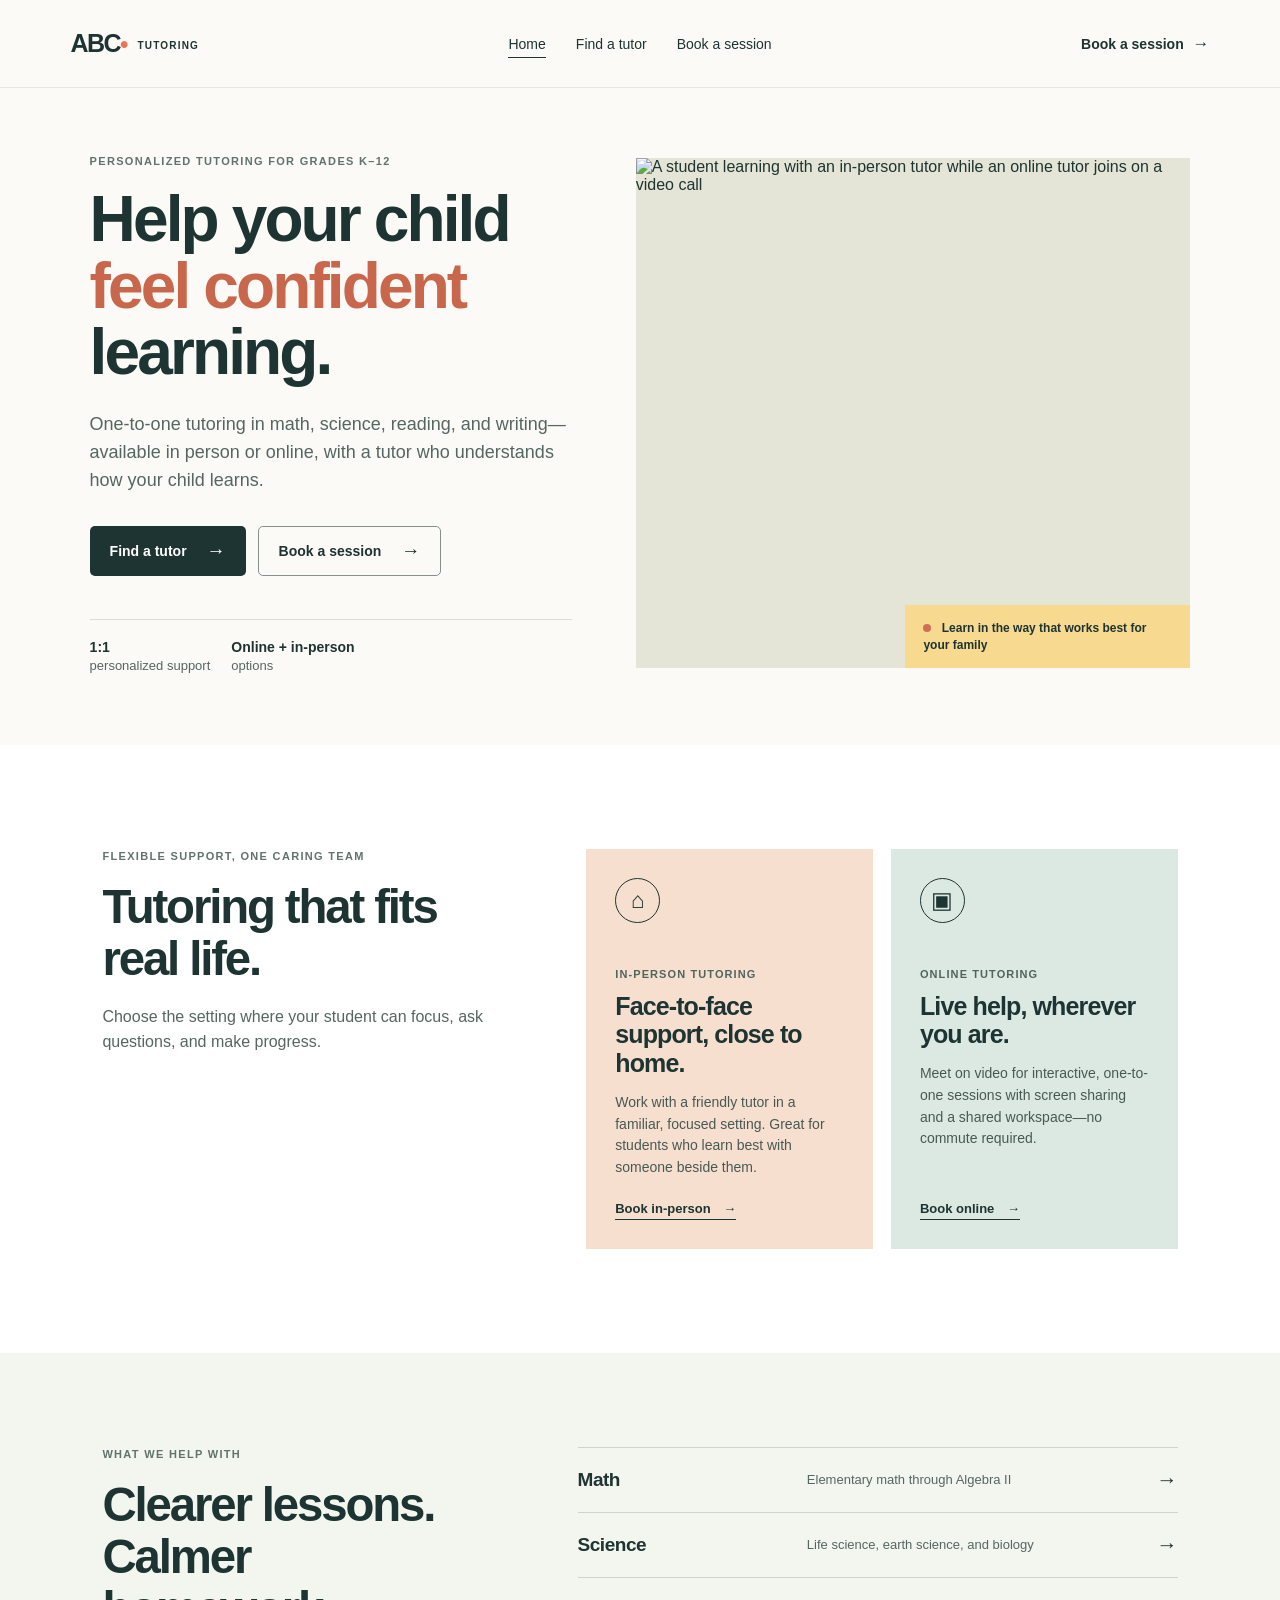
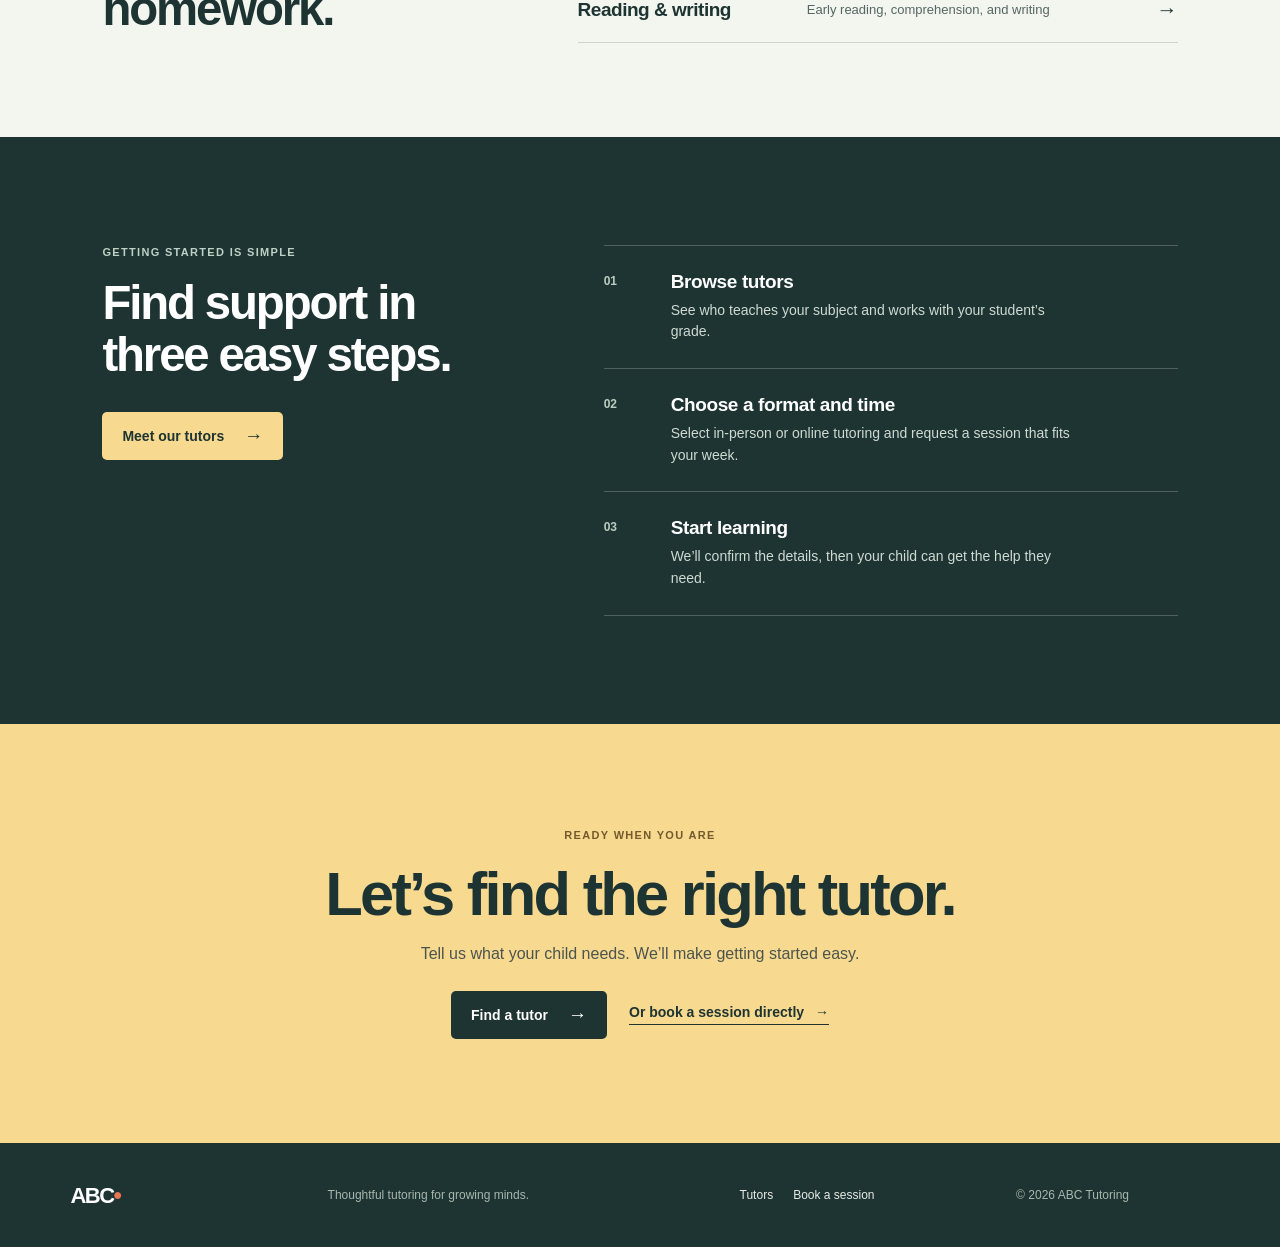
==== index.html @ 6e5de012 "feat: launch abc tutoring mvp" ====
<!doctype html>
<html lang="en">
  <head>
    <meta charset="UTF-8" />
    <meta name="viewport" content="width=device-width, initial-scale=1.0" />
    <meta name="description" content="ABC Tutoring offers welcoming in-person and online tutoring for K–12 students." />
    <title>ABC Tutoring | In-person &amp; online tutoring</title>
    <link rel="stylesheet" href="styles.css" />
    <link rel="stylesheet" href="fixes.css" />
  </head>
  <body class="home-page">
    <header class="site-header">
      <a class="brand" href="index.html" aria-label="ABC Tutoring home">ABC<span>•</span> <small>TUTORING</small></a>
      <nav aria-label="Main navigation"><a class="active" href="index.html">Home</a><a href="tutors.html">Find a tutor</a><a href="booking.html">Book a session</a></nav>
      <a class="header-cta" href="booking.html">Book a session <span>→</span></a>
    </header>

    <main>
      <section class="home-hero">
        <div class="home-hero-copy">
          <p class="home-kicker">Personalized tutoring for grades K–12</p>
          <h1>Help your child <strong>feel confident</strong> learning.</h1>
          <p class="home-hero-intro">One-to-one tutoring in math, science, reading, and writing—available in person or online, with a tutor who understands how your child learns.</p>
          <div class="home-hero-actions"><a class="button button-dark" href="tutors.html">Find a tutor <span>→</span></a><a class="button button-outline" href="booking.html">Book a session <span>→</span></a></div>
          <ul class="home-assurances" aria-label="Service highlights"><li><b>1:1</b> personalized support</li><li><b>Online + in-person</b> options</li></ul>
        </div>
        <div class="home-hero-image">
          <img src="assets/tutoring-hero.png" alt="A student learning with an in-person tutor while an online tutor joins on a video call" />
          <div class="hero-image-caption"><span class="caption-dot"></span> Learn in the way that works best for your family</div>
        </div>
      </section>

      <section class="home-options" aria-labelledby="options-heading">
        <div class="home-section-intro"><p class="home-kicker">Flexible support, one caring team</p><h2 id="options-heading">Tutoring that fits real life.</h2><p>Choose the setting where your student can focus, ask questions, and make progress.</p></div>
        <div class="option-grid">
          <article class="option-card option-in-person"><div class="option-icon" aria-hidden="true">⌂</div><p class="option-label">In-person tutoring</p><h3>Face-to-face support, close to home.</h3><p>Work with a friendly tutor in a familiar, focused setting. Great for students who learn best with someone beside them.</p><a href="booking.html">Book in-person <span>→</span></a></article>
          <article class="option-card option-online"><div class="option-icon" aria-hidden="true">▣</div><p class="option-label">Online tutoring</p><h3>Live help, wherever you are.</h3><p>Meet on video for interactive, one-to-one sessions with screen sharing and a shared workspace—no commute required.</p><a href="booking.html">Book online <span>→</span></a></article>
        </div>
      </section>

      <section class="home-subjects" aria-labelledby="subjects-heading">
        <div><p class="home-kicker">What we help with</p><h2 id="subjects-heading">Clearer lessons. Calmer homework.</h2></div>
        <div class="subject-links"><a href="tutors.html?subject=Math"><b>Math</b><span>Elementary math through Algebra II</span><i>→</i></a><a href="tutors.html?subject=Science"><b>Science</b><span>Life science, earth science, and biology</span><i>→</i></a><a href="tutors.html?subject=Reading"><b>Reading &amp; writing</b><span>Early reading, comprehension, and writing</span><i>→</i></a></div>
      </section>

      <section class="home-steps" aria-labelledby="steps-heading">
        <div class="home-steps-heading"><p class="home-kicker">Getting started is simple</p><h2 id="steps-heading">Find support in three easy steps.</h2><a class="button button-dark" href="tutors.html">Meet our tutors <span>→</span></a></div>
        <ol><li><span>01</span><div><h3>Browse tutors</h3><p>See who teaches your subject and works with your student’s grade.</p></div></li><li><span>02</span><div><h3>Choose a format and time</h3><p>Select in-person or online tutoring and request a session that fits your week.</p></div></li><li><span>03</span><div><h3>Start learning</h3><p>We’ll confirm the details, then your child can get the help they need.</p></div></li></ol>
      </section>

      <section class="home-final-cta"><p class="home-kicker">Ready when you are</p><h2>Let’s find the right tutor.</h2><p>Tell us what your child needs. We’ll make getting started easy.</p><div><a class="button button-dark" href="tutors.html">Find a tutor <span>→</span></a><a class="final-link" href="booking.html">Or book a session directly <span>→</span></a></div></section>
    </main>
    <footer><a class="brand" href="index.html">ABC<span>•</span></a><p>Thoughtful tutoring for growing minds.</p><div><a href="tutors.html">Tutors</a><a href="booking.html">Book a session</a></div><p>© <span id="year"></span> ABC Tutoring</p></footer>
    <script src="app.js"></script>
  </body>
</html>
---- styles.css ----
:root{--ink:#243735;--muted:#63716b;--cream:#f8f5ee;--paper:#fffdf9;--yellow:#f5d85c;--peach:#f5cbbd;--blue:#c9dbe9;--mint:#cde2d5;--lavender:#ddd4ee;--coral:#efb9aa;--line:rgba(36,55,53,.17);--serif:"Fraunces",Georgia,serif;--sans:"DM Sans",Arial,sans-serif;--mono:"DM Mono",monospace}*{box-sizing:border-box}html{scroll-behavior:smooth}body{margin:0;color:var(--ink);background:var(--cream);font-family:var(--sans);font-size:16px}a{color:inherit;text-decoration:none}button,input,select,textarea{font:inherit}button{cursor:pointer}.site-header{height:88px;padding:0 5.5vw;display:flex;align-items:center;justify-content:space-between;background:var(--cream);position:relative;z-index:2}.brand{font-size:25px;font-weight:700;letter-spacing:-1.9px}.brand span{color:#e87653;font-size:24px}.site-header nav{display:flex;gap:30px;font-size:14px}.site-header nav a{padding:8px 0;position:relative}.site-header nav a.active:after{content:"";position:absolute;left:0;right:0;bottom:2px;height:1px;background:currentColor}.header-cta{font-size:14px;font-weight:600}.header-cta span{margin-left:5px;font-size:17px}.eyebrow{font:500 11px/1.3 var(--mono);letter-spacing:.08em;text-transform:uppercase;margin:0 0 19px;color:#577168}.hero{min-height:630px;display:grid;grid-template-columns:1.05fr .95fr;background:var(--cream)}.hero-copy{padding:88px 8vw 84px 12vw;align-self:center}.hero h1,.page-hero h1,.booking-heading h1{font:600 clamp(54px,6vw,88px)/.98 var(--serif);letter-spacing:-.065em;margin:0}.hero h1 em,.page-hero h1 em,.booking-heading h1 em,.cta-section h2 em{font-weight:500}.hero-intro{max-width:440px;line-height:1.62;color:var(--muted);margin:27px 0 30px}.hero-actions{display:flex;align-items:center;gap:29px}.button{border:0;display:inline-flex;gap:20px;align-items:center;justify-content:center;padding:16px 20px;font-size:14px;font-weight:600;border-radius:2px;transition:transform .2s ease,background .2s ease}.button:hover{transform:translateY(-2px)}.button-dark{background:var(--ink);color:#fff}.button-cream{background:var(--cream);color:var(--ink)}.button span{font-size:19px;line-height:0}.text-link{font-size:14px;font-weight:600;border-bottom:1px solid var(--ink);padding-bottom:4px}.text-link span{padding-left:6px}.trust-line{font-size:12px;margin-top:53px;color:var(--muted)}.mini-stars{color:#dc805e;letter-spacing:2px;margin-right:10px}.hero-art{background:#f7d98a;position:relative;overflow:hidden;min-height:570px}.sun-shape{width:510px;height:510px;background:#f3bf71;border-radius:50%;position:absolute;bottom:-190px;right:-60px}.hero-card{position:absolute;background:var(--paper);box-shadow:0 10px 20px rgba(79,65,41,.12);padding:14px 18px;font-family:var(--mono);transform:rotate(-7deg)}.hero-card span{display:block;font-size:13px;margin-bottom:4px}.hero-card b{font-size:26px}.card-one{top:115px;left:16%;color:#d57557}.card-two{right:15%;top:55px;transform:rotate(9deg);color:#4f7784}.hero-person{position:absolute;bottom:0;width:190px;height:390px}.person-a{left:23%}.person-b{right:24%;height:340px}.hero-person .face{position:absolute;width:105px;height:125px;border-radius:45% 45% 42% 42%;background:#9a623f;top:47px;left:42px;z-index:2}.person-a .hair{width:125px;height:135px;position:absolute;left:33px;top:20px;border-radius:53% 45% 40% 45%;background:#3d2b26;z-index:3}.person-a .body{position:absolute;bottom:0;width:190px;height:235px;border-radius:52% 52% 0 0;background:#d66c50}.person-b .face{background:#c48258;top:42px}.person-b .hair{position:absolute;background:#272729;width:115px;height:90px;top:18px;left:38px;border-radius:55% 50% 28% 28%;z-index:3}.person-b .body{position:absolute;bottom:0;width:190px;height:215px;border-radius:48% 48% 0 0;background:#52768c}.spark{position:absolute;font-size:27px;color:#d97851}.spark-one{left:14%;bottom:165px}.spark-two{right:11%;bottom:255px}.intro-strip{background:var(--ink);color:#fff;padding:24px 8vw;display:flex;justify-content:space-between;align-items:center}.intro-strip p{margin:0;font:500 15px var(--serif)}.intro-strip .strip-detail{font:400 11px var(--mono);color:#c8d7cb;text-transform:uppercase;letter-spacing:.06em}.section{padding:112px 8vw}.section-heading{max-width:620px}.section h2,.light-cta h2{font:600 clamp(37px,4.2vw,57px)/1.05 var(--serif);letter-spacing:-.055em;margin:0}.service-grid{margin-top:53px;display:grid;grid-template-columns:repeat(3,1fr);gap:18px}.service-card{min-height:385px;padding:22px;display:flex;flex-direction:column;justify-content:space-between}.service-card.math{background:var(--peach)}.service-card.science{background:var(--blue)}.service-card.reading{background:var(--mint)}.service-number{font:400 11px var(--mono);color:#53645e}.service-icon{display:block;font:500 42px/1 var(--serif);margin-bottom:55px}.service-card h3{font:600 34px/1 var(--serif);letter-spacing:-.04em;margin:0 0 12px}.service-card p{color:rgba(36,55,53,.78);font-size:14px;line-height:1.55;max-width:260px;margin:0 0 25px}.service-card a{font-size:13px;font-weight:700;border-bottom:1px solid;padding-bottom:3px}.service-card a span{margin-left:10px}.process-section{display:grid;grid-template-columns:.9fr 1.1fr;gap:10vw;align-items:center;background:var(--paper)}.process-art{min-height:460px;background:#f0e7d9;position:relative;overflow:hidden}.circle-outline{position:absolute;border:1px solid #cb9e79;width:320px;height:320px;border-radius:50%;top:72px;left:50%;transform:translateX(-50%)}.process-book{position:absolute;width:200px;height:240px;background:#e07b5d;left:50%;top:111px;transform:translateX(-50%) rotate(-7deg);color:var(--paper);padding:36px 25px;font:600 47px var(--serif);box-shadow:16px 15px 0 rgba(221,163,111,.38)}.process-star{position:absolute;color:#547782;font-size:40px;right:56px;top:76px}.process-copy ol{list-style:none;margin:37px 0 33px;padding:0}.process-copy li{display:flex;gap:23px;padding:18px 0;border-top:1px solid var(--line)}.process-copy li>span{font:400 11px var(--mono);color:var(--muted);padding-top:5px}.process-copy h3{font-size:16px;margin:0 0 5px}.process-copy li p{font-size:14px;line-height:1.5;color:var(--muted);margin:0;max-width:410px}.testimonial-section{padding:130px 10vw;text-align:center;background:#e5ece1}.testimonial-section .eyebrow{color:#5b746b}.testimonial-section blockquote{max-width:850px;margin:0 auto;font:500 clamp(29px,3.2vw,46px)/1.2 var(--serif);letter-spacing:-.04em}.quote-by{font-size:13px;color:var(--muted);margin:27px 0}.quote-dots{display:flex;gap:6px;justify-content:center}.quote-dots span{width:5px;height:5px;border-radius:50%;background:#b6c3b8}.quote-dots .active{background:var(--ink)}.cta-section{padding:105px 8vw;text-align:center;background:#e58a68}.cta-section .eyebrow{color:#754838}.cta-section h2{font-size:clamp(45px,5.5vw,74px);margin-bottom:32px}.cta-section .button{padding-left:24px;padding-right:24px}footer{background:var(--ink);color:#e8ede6;padding:38px 5.5vw;display:grid;grid-template-columns:1.2fr 2fr 1.3fr 1fr;align-items:center;gap:25px;font-size:12px}footer .brand{color:#fff;font-size:22px}footer p{color:#a9b8ae;margin:0}footer div{display:flex;gap:20px}footer a:hover{color:#fff}
/* Tutors */.page-hero{padding:94px 8vw 100px;background:#f4d990;text-align:center}.page-hero h1{font-size:clamp(53px,6vw,80px)}.page-hero>p:last-child{max-width:510px;line-height:1.6;color:#4d625d;margin:27px auto 0}.tutor-listing{padding-top:53px;background:var(--paper)}.filter-row{display:flex;gap:8px;flex-wrap:wrap;margin-bottom:39px}.filter{padding:10px 15px;border:1px solid var(--line);border-radius:100px;background:transparent;color:var(--ink);font-size:13px;transition:all .2s}.filter span{font:400 10px var(--mono);margin-left:5px;color:var(--muted)}.filter.active,.filter:hover{background:var(--ink);color:#fff;border-color:var(--ink)}.filter.active span,.filter:hover span{color:#ccd7ce}.tutor-grid{display:grid;grid-template-columns:repeat(3,minmax(0,1fr));gap:22px}.tutor-card{height:510px;perspective:1200px;outline:none}.tutor-card:focus-visible .card-inner{outline:3px solid #e27652;outline-offset:4px}.card-inner{height:100%;position:relative;transform-style:preserve-3d;transition:transform .65s cubic-bezier(.2,.75,.25,1)}.tutor-card.is-flipped .card-inner{transform:rotateY(180deg)}.card-face{position:absolute;inset:0;backface-visibility:hidden;padding:22px;display:flex;flex-direction:column}.card-front.peach,.card-back.peach{background:var(--peach)}.card-front.blue,.card-back.blue{background:var(--blue)}.card-front.yellow,.card-back.yellow{background:#f5dd7d}.card-front.mint,.card-back.mint{background:var(--mint)}.card-front.lavender,.card-back.lavender{background:var(--lavender)}.card-front.coral,.card-back.coral{background:var(--coral)}.tutor-photo{height:320px;overflow:hidden;background:#eed7ba}.tutor-photo img{width:100%;height:100%;object-fit:cover;filter:saturate(.78)}.tutor-front-copy{padding:17px 4px 0}.tutor-front-copy p,.card-label{font:400 10px var(--mono);text-transform:uppercase;letter-spacing:.06em;margin:0 0 7px;color:#586660}.tutor-front-copy h2{font:600 29px/1 var(--serif);letter-spacing:-.045em;margin:0 0 7px}.tutor-front-copy span{font-size:12px;color:#52615b}.flip-hint,.flip-back{border:0;background:rgba(255,255,255,.48);width:31px;height:31px;border-radius:50%;position:absolute;right:17px;bottom:17px;color:var(--ink);font-size:16px}.card-back{transform:rotateY(180deg);justify-content:space-between}.flip-back{top:17px;bottom:auto}.tutor-bio{font:500 21px/1.32 var(--serif);letter-spacing:-.025em;margin:23px 0 14px;max-width:310px}.tutor-meta{border-top:1px solid rgba(36,55,53,.25);padding-top:10px;display:grid;gap:10px}.tutor-meta div{display:flex;justify-content:space-between;gap:12px}.tutor-meta span{font:400 9px var(--mono);text-transform:uppercase;color:#53645e}.tutor-meta b{font-size:11px;line-height:1.3;text-align:right;font-weight:600;max-width:205px}.card-book{margin-top:15px;background:var(--ink);color:#fff;padding:13px 15px;font-size:12px;font-weight:600;display:flex;justify-content:space-between}.light-cta{padding:75px 8vw;background:#f4d990;display:flex;align-items:center;justify-content:space-between;gap:30px}.light-cta h2{font-size:clamp(33px,4vw,50px)}
/* Booking */.booking-main{background:var(--paper);padding-bottom:110px}.booking-heading{padding:83px 8vw 64px;background:#d9e6d8;text-align:center}.booking-heading h1{font-size:clamp(48px,5.2vw,70px)}.booking-heading>p:last-child{max-width:480px;margin:25px auto 0;color:#53645e;line-height:1.6}.booking-layout{max-width:1120px;margin:64px auto 0;padding:0 32px;display:grid;grid-template-columns:310px minmax(0,1fr);gap:75px}.booking-note{background:#f6d985;align-self:start;padding:38px 32px}.note-star{font-size:32px;color:#d77053}.booking-note h2{font:600 34px/1.1 var(--serif);letter-spacing:-.045em;margin:37px 0 12px}.booking-note p{font-size:14px;line-height:1.6;color:#53615c;margin:0}.contact-line{border-top:1px solid rgba(36,55,53,.2);margin-top:35px;padding-top:18px;display:flex;flex-direction:column;gap:7px;font-size:13px}.contact-line span{font:400 10px var(--mono);text-transform:uppercase;color:#61716a;margin-bottom:3px}.contact-line a{text-decoration:underline;text-underline-offset:3px}.booking-form{max-width:650px}.form-step{display:flex;align-items:center;gap:13px;margin:0 0 23px;padding-top:4px}.form-step:not(:first-child){margin-top:43px;border-top:1px solid var(--line);padding-top:38px}.form-step span{font:400 11px var(--mono);color:var(--muted)}.form-step h2{font:600 24px/1.1 var(--serif);letter-spacing:-.035em;margin:0}.booking-form>label,.form-pair>label{display:flex;flex-direction:column;gap:8px;font-size:13px;font-weight:600;margin-bottom:17px}.booking-form small{font-size:11px;font-weight:400;color:var(--muted)}input,select,textarea{width:100%;background:#fff;border:1px solid #cdd2ca;border-radius:0;padding:12px;color:var(--ink);font-size:14px;outline-color:#d37353}select{appearance:none;background-image:linear-gradient(45deg,transparent 50%,#4b5a55 50%),linear-gradient(135deg,#4b5a55 50%,transparent 50%);background-position:calc(100% - 16px) 52%,calc(100% - 11px) 52%;background-size:5px 5px,5px 5px;background-repeat:no-repeat;padding-right:35px}textarea{resize:vertical}.form-pair{display:grid;grid-template-columns:1fr 1fr;gap:17px}.availability{background:#e5eee2;padding:11px 13px;margin:0 0 24px;display:flex;justify-content:space-between;font-size:12px}.availability span{color:var(--muted)}.availability strong{font-size:12px}.booking-form fieldset{margin:0;padding:0;border:0}.booking-form legend{font-size:13px;font-weight:600;margin-bottom:10px}.slot-options{display:grid;grid-template-columns:repeat(3,1fr);gap:8px}.slot-option input{opacity:0;position:absolute}.slot-option span{display:block;padding:12px 7px;border:1px solid #cdd2ca;text-align:center;font-size:11px;line-height:1.25;cursor:pointer;transition:all .18s}.slot-option input:checked+span{background:var(--ink);border-color:var(--ink);color:#fff}.slot-option span:hover{border-color:var(--ink)}.slot-placeholder{font-size:13px;color:var(--muted);margin:0}.form-submit{margin-top:5px;width:100%;padding:18px}.form-fineprint{text-align:center;color:var(--muted);font-size:11px;line-height:1.5;max-width:400px;margin:15px auto}.success-modal{position:fixed;z-index:10;inset:0;background:rgba(31,50,46,.55);display:grid;place-items:center;padding:20px}.success-modal>div{background:var(--paper);max-width:470px;text-align:center;padding:55px 45px;box-shadow:0 20px 60px rgba(0,0,0,.2)}.success-modal>div>span{font-size:33px;color:#d87053}.success-modal h2{font:600 45px/1 var(--serif);letter-spacing:-.055em;margin:14px 0}.success-modal p:not(.eyebrow){color:var(--muted);line-height:1.6;font-size:14px;margin:0 0 25px}
@media(max-width:780px){.site-header{height:73px;padding:0 22px}.site-header nav{display:none}.header-cta{font-size:12px}.hero{grid-template-columns:1fr}.hero-copy{padding:70px 28px 64px}.hero-art{min-height:420px}.person-a{left:18%;transform:scale(.82);transform-origin:bottom}.person-b{right:17%;transform:scale(.82);transform-origin:bottom}.intro-strip{padding:20px 28px}.intro-strip .strip-detail{display:none}.section{padding:75px 28px}.service-grid,.tutor-grid{grid-template-columns:1fr}.service-card{min-height:290px}.process-section{grid-template-columns:1fr;gap:45px}.process-art{min-height:360px}.testimonial-section{padding:87px 28px}.cta-section{padding:77px 28px}footer{padding:33px 28px;grid-template-columns:1fr 1fr;gap:20px}footer p:nth-of-type(2){grid-column:1/-1}.page-hero{padding:72px 28px}.tutor-listing{padding-top:38px}.tutor-card{height:475px}.tutor-photo{height:285px}.light-cta{padding:62px 28px;align-items:flex-start;flex-direction:column}.booking-heading{padding:69px 28px 53px}.booking-layout{margin-top:43px;padding:0 22px;grid-template-columns:1fr;gap:38px}.booking-note{padding:29px}.booking-note h2{margin-top:22px}.form-pair,.slot-options{grid-template-columns:1fr}.form-step:not(:first-child){margin-top:35px}.availability{gap:10px;flex-direction:column}.hero h1,.page-hero h1,.booking-heading h1{font-size:52px}}@media(max-width:380px){.header-cta{display:none}.hero-copy{padding-left:22px;padding-right:22px}.hero-actions{gap:16px}.button{padding:15px}.section{padding-left:22px;padding-right:22px}}
---- fixes.css ----
.success-modal[hidden] { display: none; }

/* Homepage refresh: a clear, readable interface without the display serif. */
:root { --sans: Arial, Helvetica, sans-serif; --serif: Arial, Helvetica, sans-serif; --mono: Arial, Helvetica, sans-serif; --ink: #1d3432; --muted: #566662; --cream: #fbfaf6; --paper: #ffffff; }
.brand { letter-spacing: -1.5px; }.brand small { font-size: 10px; letter-spacing: .12em; margin-left: 5px; vertical-align: 3px; }.site-header { border-bottom: 1px solid #e4e7e1; }.eyebrow { font-weight: 700; letter-spacing: .12em; }
.home-hero { display: grid; grid-template-columns: minmax(0, .93fr) minmax(500px, 1.07fr); max-width: 1440px; margin: 0 auto; padding: 66px 7vw 72px; gap: clamp(36px, 5vw, 78px); align-items: center; background: var(--cream); }.home-kicker { margin: 0 0 17px; color: #61736b; font-size: 11px; line-height: 1.4; font-weight: 700; letter-spacing: .12em; text-transform: uppercase; }.home-hero h1, .home-section-intro h2, .home-subjects h2, .home-steps h2, .home-final-cta h2 { margin: 0; font-family: var(--sans); font-weight: 700; color: var(--ink); letter-spacing: -.045em; }.home-hero h1 { max-width: 600px; font-size: clamp(48px, 5vw, 76px); line-height: 1.04; }.home-hero h1 strong { color: #c9674c; font-weight: 700; }.home-hero-intro { max-width: 540px; margin: 25px 0 31px; font-size: 18px; line-height: 1.55; color: var(--muted); }.home-hero-actions { display: flex; flex-wrap: wrap; gap: 12px; }.button { border-radius: 5px; font-weight: 700; }.button-outline { color: var(--ink); background: transparent; border: 1px solid #85928c; }.button-outline:hover { background: #edf0eb; }.home-assurances { display: flex; gap: 21px; flex-wrap: wrap; list-style: none; margin: 43px 0 0; padding: 19px 0 0; border-top: 1px solid #d9ded8; color: var(--muted); font-size: 13px; }.home-assurances b { display: block; margin-bottom: 3px; color: var(--ink); font-size: 14px; }.home-hero-image { position: relative; min-height: 510px; overflow: hidden; background: #e4e5d6; }.home-hero-image img { position: absolute; inset: 0; width: 100%; height: 100%; object-fit: cover; object-position: 64% center; }.hero-image-caption { position: absolute; right: 0; bottom: 0; max-width: 285px; padding: 15px 18px; color: var(--ink); background: #f7d990; font-size: 12px; line-height: 1.4; font-weight: 700; }.caption-dot { display: inline-block; width: 8px; height: 8px; margin-right: 7px; border-radius: 50%; background: #cf7054; }
.home-options { display: grid; grid-template-columns: minmax(250px, .8fr) minmax(0, 1.2fr); gap: clamp(40px, 7vw, 100px); padding: 104px 8vw; background: #fff; }.home-section-intro { max-width: 395px; }.home-section-intro h2, .home-subjects h2, .home-steps h2, .home-final-cta h2 { font-size: clamp(34px, 3.7vw, 52px); line-height: 1.1; }.home-section-intro > p:last-child { margin: 20px 0 0; font-size: 16px; line-height: 1.55; color: var(--muted); }.option-grid { display: grid; grid-template-columns: repeat(2, minmax(0, 1fr)); gap: 18px; }.option-card { min-height: 370px; padding: 29px; display: flex; flex-direction: column; align-items: flex-start; }.option-in-person { background: #f6dfcf; }.option-online { background: #dce9e3; }.option-icon { display: grid; width: 45px; height: 45px; place-items: center; margin-bottom: 45px; border: 1px solid currentColor; border-radius: 50%; font-size: 23px; }.option-label { margin: 0 0 12px; font-size: 11px; font-weight: 700; letter-spacing: .1em; text-transform: uppercase; color: #52645e; }.option-card h3 { max-width: 260px; margin: 0 0 14px; font-size: 25px; line-height: 1.15; letter-spacing: -.035em; }.option-card > p:not(.option-label) { margin: 0 0 22px; color: #485954; font-size: 14px; line-height: 1.55; }.option-card a { margin-top: auto; padding-bottom: 3px; border-bottom: 1px solid currentColor; font-size: 13px; font-weight: 700; }.option-card a span { margin-left: 9px; }
.home-subjects { display: grid; grid-template-columns: .75fr 1.25fr; gap: 9vw; padding: 94px 8vw; background: #f3f5ef; }.subject-links { border-top: 1px solid #cdd5ce; }.subject-links a { display: grid; grid-template-columns: minmax(140px, .8fr) minmax(170px, 1.25fr) auto; gap: 15px; align-items: center; padding: 20px 0; border-bottom: 1px solid #cdd5ce; transition: padding .2s ease; }.subject-links a:hover { padding-left: 8px; }.subject-links b { font-size: 19px; letter-spacing: -.025em; }.subject-links span { color: var(--muted); font-size: 13px; line-height: 1.4; }.subject-links i { font-size: 21px; font-style: normal; }
.home-steps { display: grid; grid-template-columns: minmax(280px, .82fr) minmax(0, 1.18fr); gap: 8vw; padding: 108px 8vw; background: var(--ink); color: #fff; }.home-steps h2 { color: #fff; }.home-steps .home-kicker { color: #bfd0c5; }.home-steps .button { margin-top: 31px; background: #f7d990; color: var(--ink); }.home-steps ol { list-style: none; padding: 0; margin: 0; }.home-steps li { display: grid; grid-template-columns: 50px 1fr; gap: 17px; padding: 25px 0; border-top: 1px solid rgba(255,255,255,.22); }.home-steps li:last-child { border-bottom: 1px solid rgba(255,255,255,.22); }.home-steps li > span { padding-top: 3px; color: #b9cec0; font-size: 12px; font-weight: 700; }.home-steps h3 { margin: 0 0 7px; font-size: 19px; letter-spacing: -.02em; }.home-steps li p { max-width: 410px; margin: 0; color: #d0dad3; font-size: 14px; line-height: 1.55; }
.home-final-cta { padding: 104px 8vw; text-align: center; background: #f7d990; }.home-final-cta .home-kicker { color: #735a2d; }.home-final-cta h2 { font-size: clamp(40px, 4.8vw, 62px); }.home-final-cta > p:not(.home-kicker) { margin: 17px auto 28px; color: #4c554d; font-size: 16px; }.home-final-cta > div { display: flex; gap: 22px; align-items: center; justify-content: center; flex-wrap: wrap; }.final-link { padding-bottom: 4px; border-bottom: 1px solid currentColor; font-size: 14px; font-weight: 700; }.final-link span { margin-left: 7px; }
@media (max-width: 900px) { .home-hero { grid-template-columns: 1fr; padding: 56px 7vw 60px; }.home-hero-image { min-height: 440px; }.home-options, .home-subjects, .home-steps { grid-template-columns: 1fr; gap: 43px; }.home-options, .home-subjects, .home-steps { padding: 76px 7vw; } }
@media (max-width: 580px) { .brand small { display: none; }.home-hero { padding: 44px 25px 50px; }.home-hero h1 { font-size: 44px; }.home-hero-intro { font-size: 16px; }.home-hero-image { min-height: 330px; }.hero-image-caption { max-width: 225px; padding: 12px 14px; font-size: 11px; }.home-options, .home-subjects, .home-steps, .home-final-cta { padding: 64px 25px; }.option-grid { grid-template-columns: 1fr; }.option-card { min-height: 300px; }.option-icon { margin-bottom: 30px; }.subject-links a { grid-template-columns: 1fr auto; }.subject-links span { grid-column: 1 / 2; }.subject-links i { grid-column: 2; grid-row: 1 / 3; }.home-assurances { gap: 16px; }.home-hero-actions .button { width: 100%; }.home-final-cta > div { flex-direction: column; }.home-final-cta .button { width: 100%; }.site-header { padding: 0 22px; } }
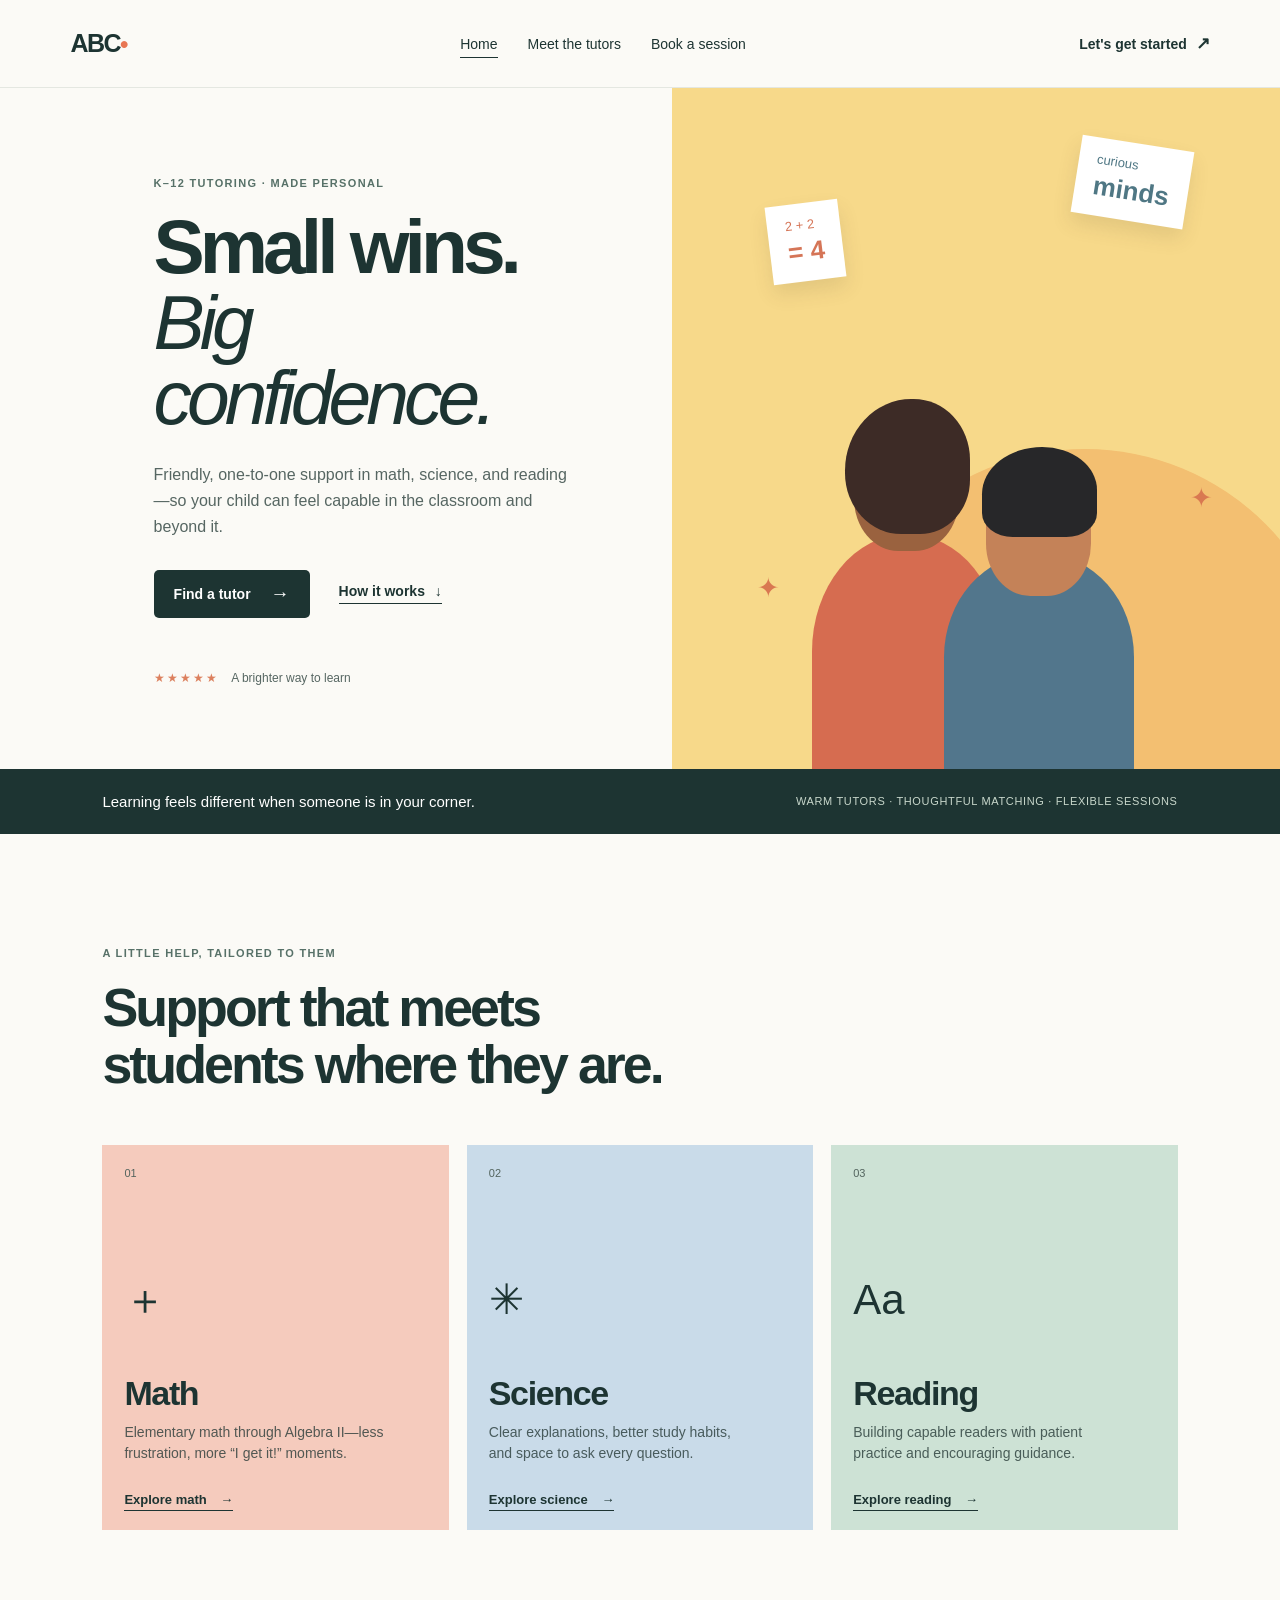
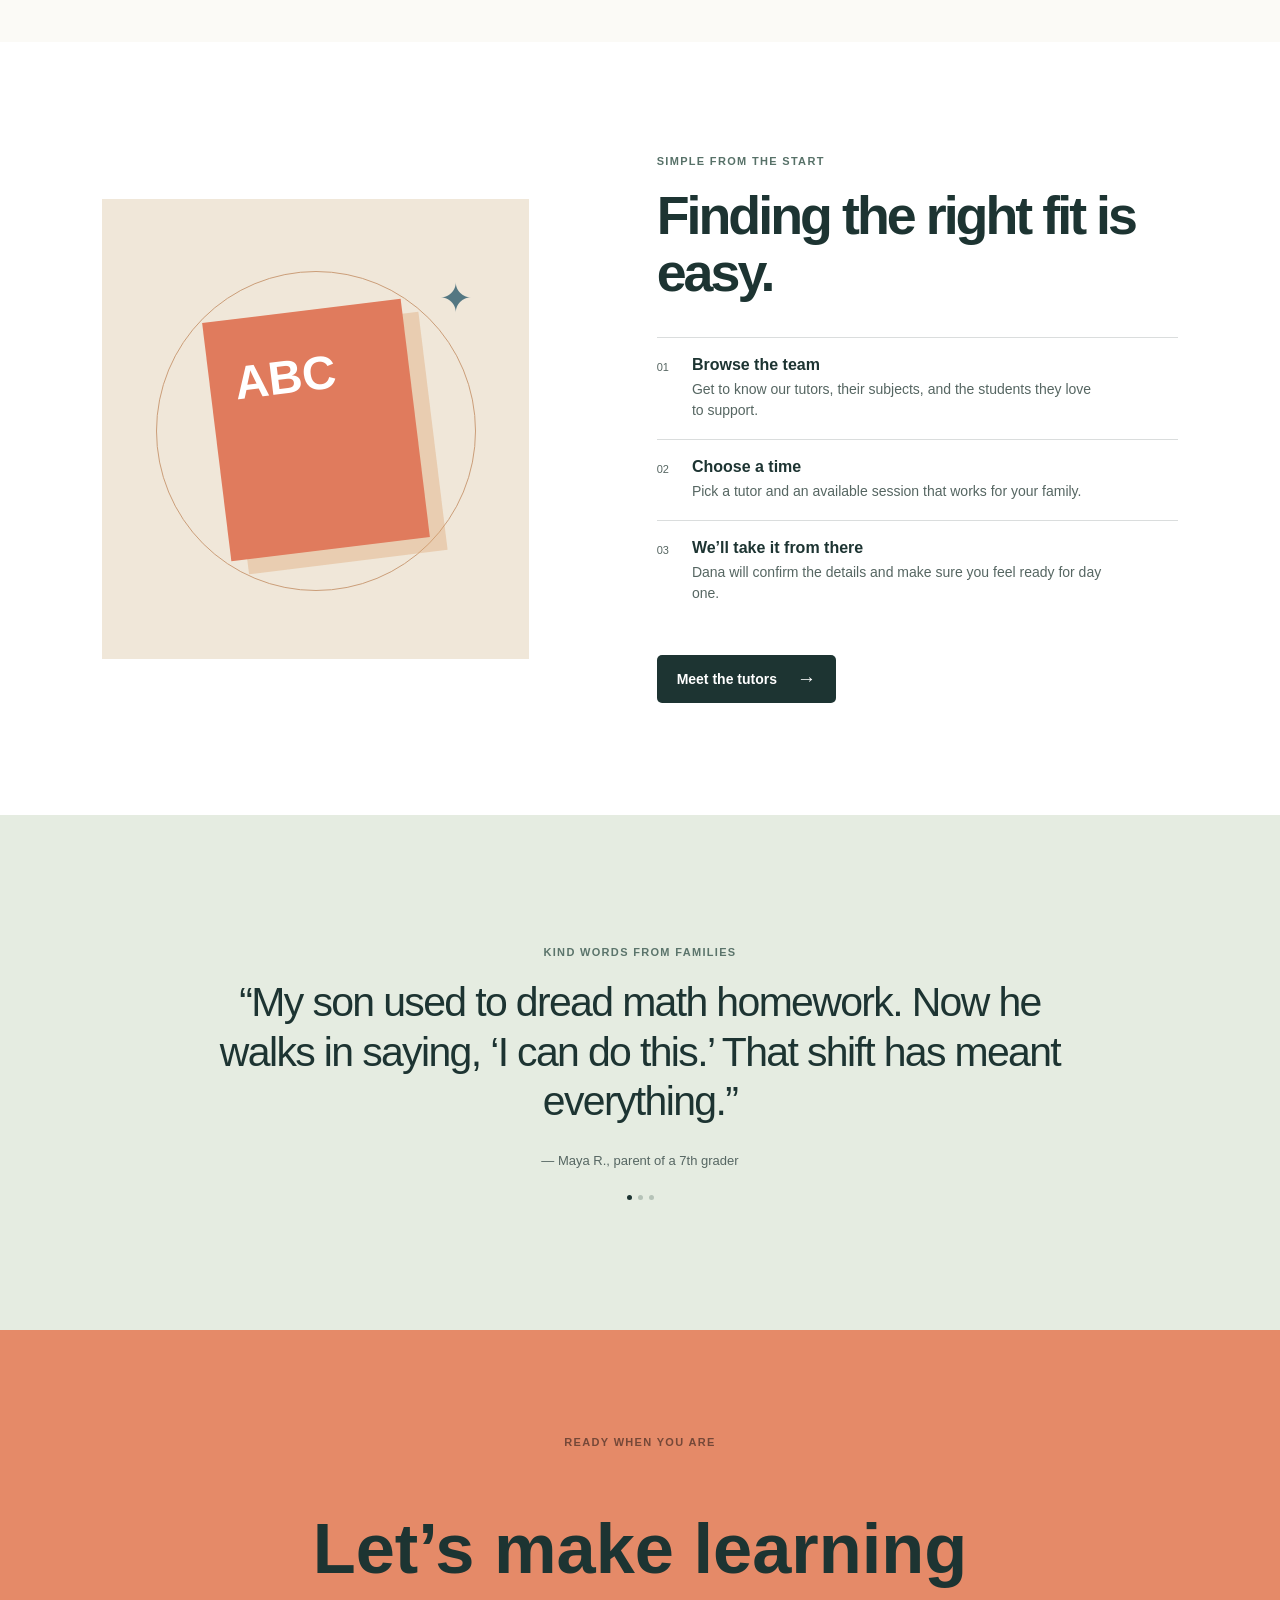
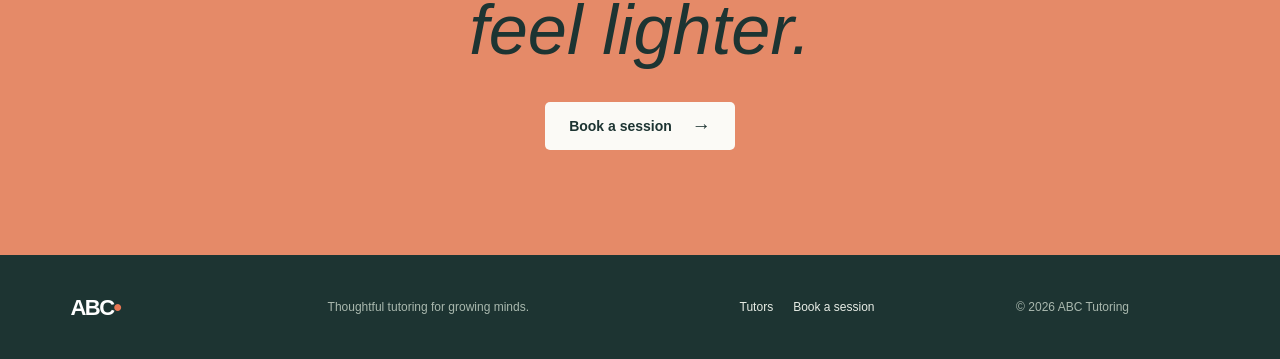
==== commit aa3ef8c5: "fix: publish current abc tutoring homepage" ====
--- a/index.html
+++ b/index.html
@@ -3,52 +3,76 @@
   <head>
     <meta charset="UTF-8" />
     <meta name="viewport" content="width=device-width, initial-scale=1.0" />
-    <meta name="description" content="ABC Tutoring offers welcoming in-person and online tutoring for K–12 students." />
-    <title>ABC Tutoring | In-person &amp; online tutoring</title>
+    <meta name="description" content="ABC Tutoring helps K–12 students feel confident in math, science, and reading." />
+    <title>ABC Tutoring | A little help goes a long way</title>
+    <link rel="preconnect" href="https://fonts.googleapis.com" />
+    <link rel="preconnect" href="https://fonts.gstatic.com" crossorigin />
+    <link href="https://fonts.googleapis.com/css2?family=DM+Mono:wght@400;500&family=DM+Sans:opsz,wght@9..40,400;9..40,500;9..40,600;9..40,700&family=Fraunces:opsz,wght@9..144,500;9..144,600&display=swap" rel="stylesheet" />
     <link rel="stylesheet" href="styles.css" />
     <link rel="stylesheet" href="fixes.css" />
   </head>
   <body class="home-page">
     <header class="site-header">
-      <a class="brand" href="index.html" aria-label="ABC Tutoring home">ABC<span>•</span> <small>TUTORING</small></a>
-      <nav aria-label="Main navigation"><a class="active" href="index.html">Home</a><a href="tutors.html">Find a tutor</a><a href="booking.html">Book a session</a></nav>
-      <a class="header-cta" href="booking.html">Book a session <span>→</span></a>
+      <a class="brand" href="index.html" aria-label="ABC Tutoring home">ABC<span>•</span></a>
+      <nav aria-label="Main navigation">
+        <a class="active" href="index.html">Home</a>
+        <a href="tutors.html">Meet the tutors</a>
+        <a href="booking.html">Book a session</a>
+      </nav>
+      <a class="header-cta" href="booking.html">Let's get started <span>↗</span></a>
     </header>
 
     <main>
-      <section class="home-hero">
-        <div class="home-hero-copy">
-          <p class="home-kicker">Personalized tutoring for grades K–12</p>
-          <h1>Help your child <strong>feel confident</strong> learning.</h1>
-          <p class="home-hero-intro">One-to-one tutoring in math, science, reading, and writing—available in person or online, with a tutor who understands how your child learns.</p>
-          <div class="home-hero-actions"><a class="button button-dark" href="tutors.html">Find a tutor <span>→</span></a><a class="button button-outline" href="booking.html">Book a session <span>→</span></a></div>
-          <ul class="home-assurances" aria-label="Service highlights"><li><b>1:1</b> personalized support</li><li><b>Online + in-person</b> options</li></ul>
+      <section class="hero">
+        <div class="hero-copy">
+          <p class="eyebrow">K–12 tutoring · Made personal</p>
+          <h1>Small wins.<br /><em>Big confidence.</em></h1>
+          <p class="hero-intro">Friendly, one-to-one support in math, science, and reading—so your child can feel capable in the classroom and beyond it.</p>
+          <div class="hero-actions">
+            <a class="button button-dark" href="tutors.html">Find a tutor <span>→</span></a>
+            <a class="text-link" href="#how-it-works">How it works <span>↓</span></a>
+          </div>
+          <div class="trust-line"><span class="mini-stars">★★★★★</span> A brighter way to learn</div>
         </div>
-        <div class="home-hero-image">
-          <img src="assets/tutoring-hero.png" alt="A student learning with an in-person tutor while an online tutor joins on a video call" />
-          <div class="hero-image-caption"><span class="caption-dot"></span> Learn in the way that works best for your family</div>
+        <div class="hero-art" aria-label="Illustration of a student learning">
+          <div class="sun-shape"></div>
+          <div class="hero-card card-one"><span>2 + 2</span><b>= 4</b></div>
+          <div class="hero-card card-two"><span>curious</span><b>minds</b></div>
+          <div class="hero-person person-a"><span class="hair"></span><span class="face"></span><span class="body"></span></div>
+          <div class="hero-person person-b"><span class="hair"></span><span class="face"></span><span class="body"></span></div>
+          <div class="spark spark-one">✦</div><div class="spark spark-two">✦</div>
         </div>
       </section>
 
-      <section class="home-options" aria-labelledby="options-heading">
-        <div class="home-section-intro"><p class="home-kicker">Flexible support, one caring team</p><h2 id="options-heading">Tutoring that fits real life.</h2><p>Choose the setting where your student can focus, ask questions, and make progress.</p></div>
-        <div class="option-grid">
-          <article class="option-card option-in-person"><div class="option-icon" aria-hidden="true">⌂</div><p class="option-label">In-person tutoring</p><h3>Face-to-face support, close to home.</h3><p>Work with a friendly tutor in a familiar, focused setting. Great for students who learn best with someone beside them.</p><a href="booking.html">Book in-person <span>→</span></a></article>
-          <article class="option-card option-online"><div class="option-icon" aria-hidden="true">▣</div><p class="option-label">Online tutoring</p><h3>Live help, wherever you are.</h3><p>Meet on video for interactive, one-to-one sessions with screen sharing and a shared workspace—no commute required.</p><a href="booking.html">Book online <span>→</span></a></article>
+      <section class="intro-strip">
+        <p>Learning feels different when someone is in your corner.</p>
+        <p class="strip-detail">Warm tutors · Thoughtful matching · Flexible sessions</p>
+      </section>
+
+      <section class="section services" id="how-it-works">
+        <div class="section-heading"><p class="eyebrow">A little help, tailored to them</p><h2>Support that meets<br />students where they are.</h2></div>
+        <div class="service-grid">
+          <article class="service-card math"><div class="service-number">01</div><div><span class="service-icon">＋</span><h3>Math</h3><p>Elementary math through Algebra II—less frustration, more “I get it!” moments.</p><a href="tutors.html?subject=Math">Explore math <span>→</span></a></div></article>
+          <article class="service-card science"><div class="service-number">02</div><div><span class="service-icon">✳</span><h3>Science</h3><p>Clear explanations, better study habits, and space to ask every question.</p><a href="tutors.html?subject=Science">Explore science <span>→</span></a></div></article>
+          <article class="service-card reading"><div class="service-number">03</div><div><span class="service-icon">Aa</span><h3>Reading</h3><p>Building capable readers with patient practice and encouraging guidance.</p><a href="tutors.html?subject=Reading">Explore reading <span>→</span></a></div></article>
         </div>
       </section>
 
-      <section class="home-subjects" aria-labelledby="subjects-heading">
-        <div><p class="home-kicker">What we help with</p><h2 id="subjects-heading">Clearer lessons. Calmer homework.</h2></div>
-        <div class="subject-links"><a href="tutors.html?subject=Math"><b>Math</b><span>Elementary math through Algebra II</span><i>→</i></a><a href="tutors.html?subject=Science"><b>Science</b><span>Life science, earth science, and biology</span><i>→</i></a><a href="tutors.html?subject=Reading"><b>Reading &amp; writing</b><span>Early reading, comprehension, and writing</span><i>→</i></a></div>
+      <section class="section process-section">
+        <div class="process-art"><span class="circle-outline"></span><span class="process-book">ABC</span><span class="process-star">✦</span></div>
+        <div class="process-copy"><p class="eyebrow">Simple from the start</p><h2>Finding the right fit is easy.</h2><ol><li><span>01</span><div><h3>Browse the team</h3><p>Get to know our tutors, their subjects, and the students they love to support.</p></div></li><li><span>02</span><div><h3>Choose a time</h3><p>Pick a tutor and an available session that works for your family.</p></div></li><li><span>03</span><div><h3>We’ll take it from there</h3><p>Dana will confirm the details and make sure you feel ready for day one.</p></div></li></ol><a class="button button-dark" href="tutors.html">Meet the tutors <span>→</span></a></div>
       </section>
 
-      <section class="home-steps" aria-labelledby="steps-heading">
-        <div class="home-steps-heading"><p class="home-kicker">Getting started is simple</p><h2 id="steps-heading">Find support in three easy steps.</h2><a class="button button-dark" href="tutors.html">Meet our tutors <span>→</span></a></div>
-        <ol><li><span>01</span><div><h3>Browse tutors</h3><p>See who teaches your subject and works with your student’s grade.</p></div></li><li><span>02</span><div><h3>Choose a format and time</h3><p>Select in-person or online tutoring and request a session that fits your week.</p></div></li><li><span>03</span><div><h3>Start learning</h3><p>We’ll confirm the details, then your child can get the help they need.</p></div></li></ol>
+      <section class="testimonial-section">
+        <p class="eyebrow">Kind words from families</p>
+        <blockquote>“My son used to dread math homework. Now he walks in saying, ‘I can do this.’ That shift has meant everything.”</blockquote>
+        <p class="quote-by">— Maya R., parent of a 7th grader</p>
+        <div class="quote-dots"><span class="active"></span><span></span><span></span></div>
       </section>
 
-      <section class="home-final-cta"><p class="home-kicker">Ready when you are</p><h2>Let’s find the right tutor.</h2><p>Tell us what your child needs. We’ll make getting started easy.</p><div><a class="button button-dark" href="tutors.html">Find a tutor <span>→</span></a><a class="final-link" href="booking.html">Or book a session directly <span>→</span></a></div></section>
+      <section class="cta-section">
+        <p class="eyebrow">Ready when you are</p><h2>Let’s make learning<br /><em>feel lighter.</em></h2><a class="button button-cream" href="booking.html">Book a session <span>→</span></a>
+      </section>
     </main>
     <footer><a class="brand" href="index.html">ABC<span>•</span></a><p>Thoughtful tutoring for growing minds.</p><div><a href="tutors.html">Tutors</a><a href="booking.html">Book a session</a></div><p>© <span id="year"></span> ABC Tutoring</p></footer>
     <script src="app.js"></script>
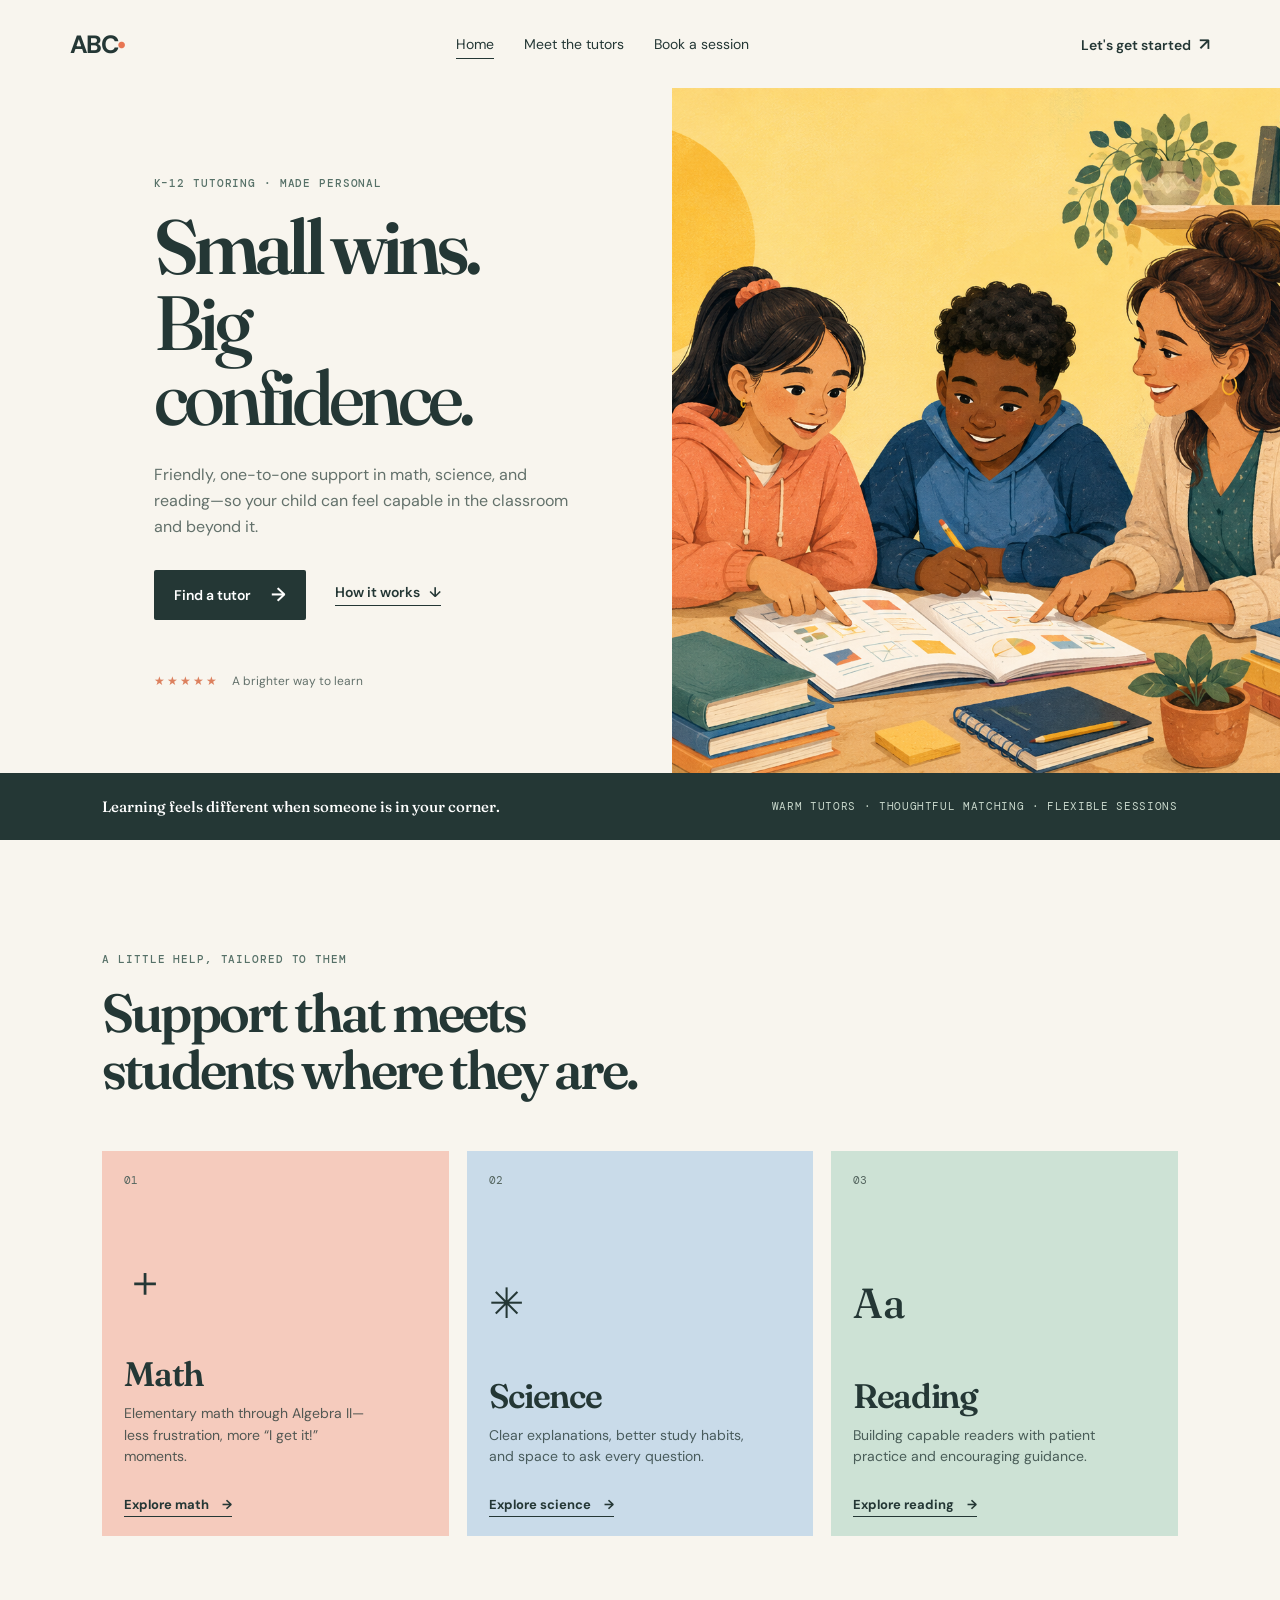
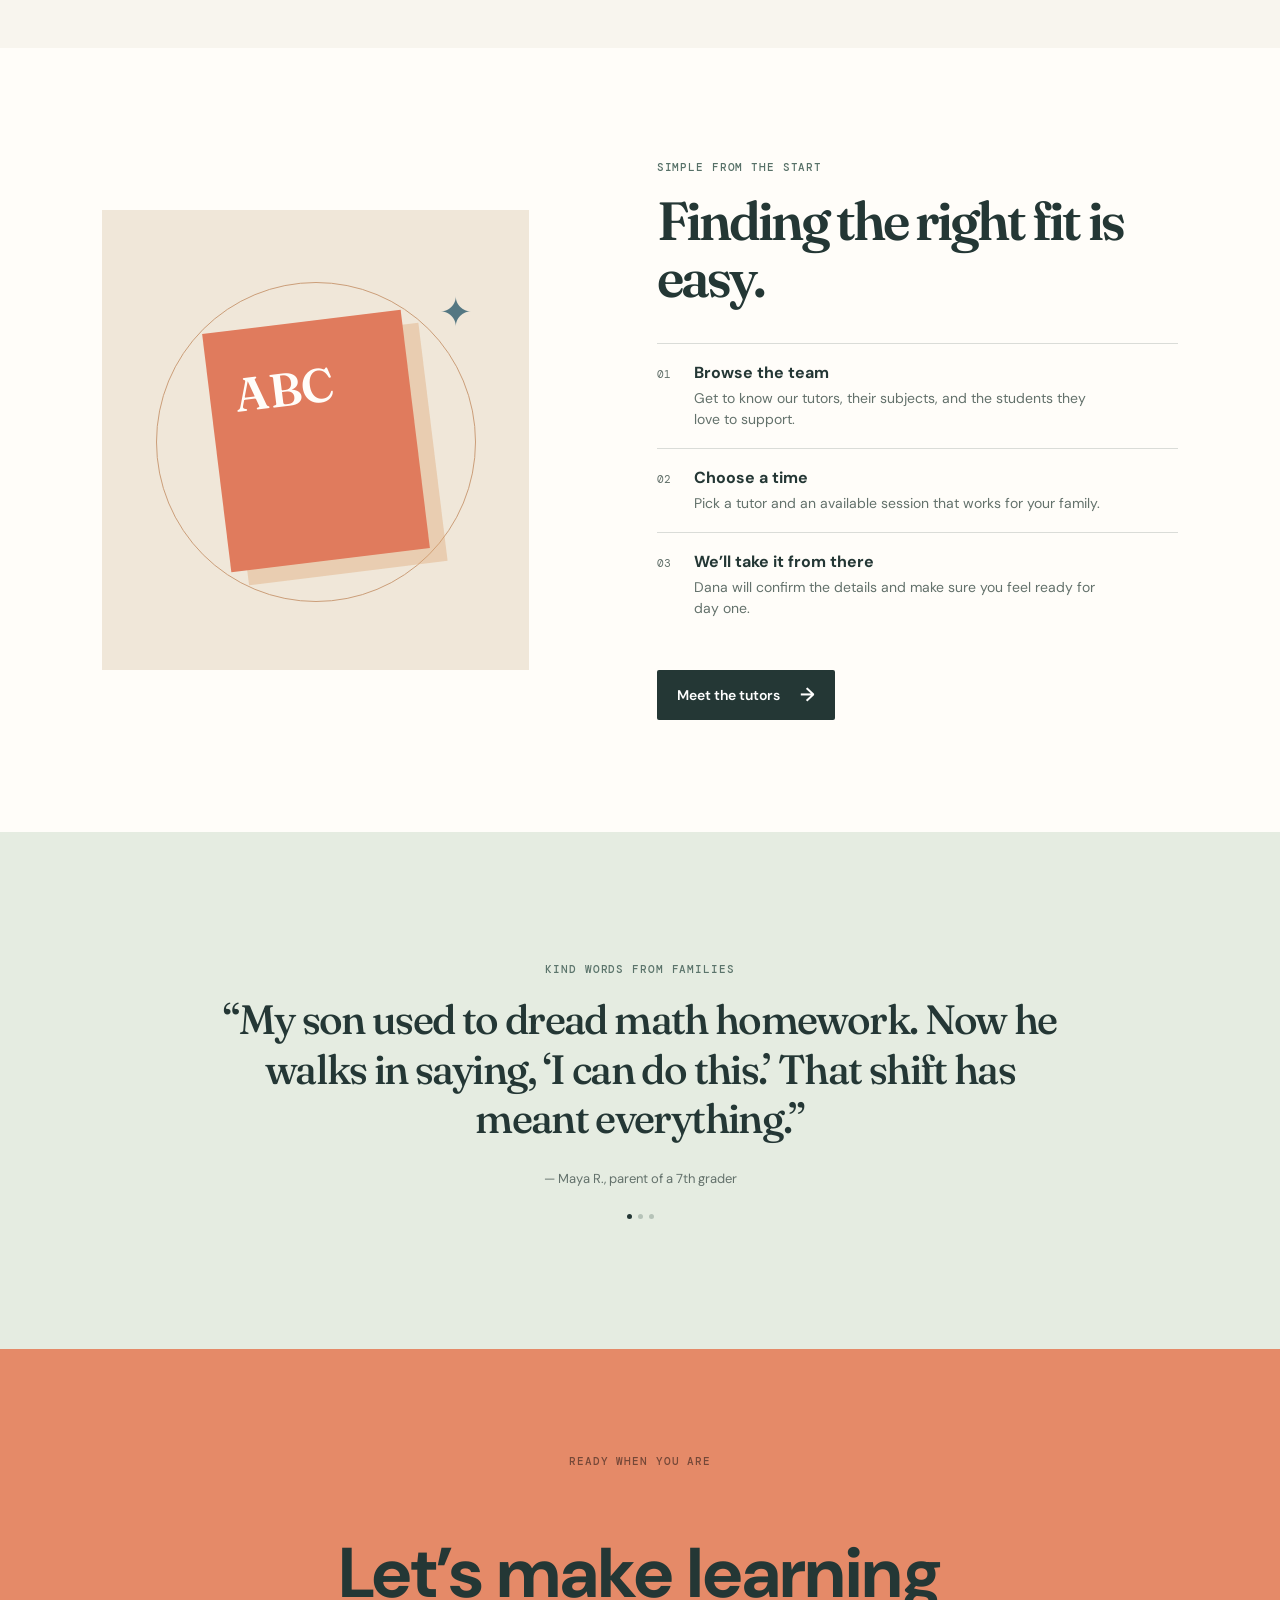
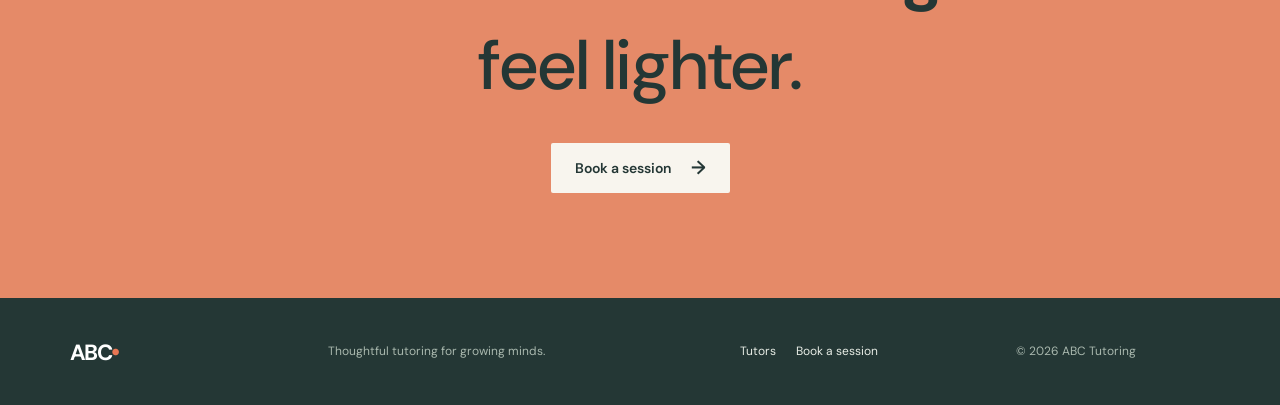
==== commit 848f95a0: "feat: add PostHog analytics and Pages deployment - Sep 5" ====
--- a/index.html
+++ b/index.html
@@ -34,13 +34,8 @@
           </div>
           <div class="trust-line"><span class="mini-stars">★★★★★</span> A brighter way to learn</div>
         </div>
-        <div class="hero-art" aria-label="Illustration of a student learning">
-          <div class="sun-shape"></div>
-          <div class="hero-card card-one"><span>2 + 2</span><b>= 4</b></div>
-          <div class="hero-card card-two"><span>curious</span><b>minds</b></div>
-          <div class="hero-person person-a"><span class="hair"></span><span class="face"></span><span class="body"></span></div>
-          <div class="hero-person person-b"><span class="hair"></span><span class="face"></span><span class="body"></span></div>
-          <div class="spark spark-one">✦</div><div class="spark spark-two">✦</div>
+        <div class="hero-art">
+          <img src="assets/tutoring-hero-illustration.png" alt="A tutor helping two students work together on a math workbook" />
         </div>
       </section>
 
@@ -75,6 +70,8 @@
       </section>
     </main>
     <footer><a class="brand" href="index.html">ABC<span>•</span></a><p>Thoughtful tutoring for growing minds.</p><div><a href="tutors.html">Tutors</a><a href="booking.html">Book a session</a></div><p>© <span id="year"></span> ABC Tutoring</p></footer>
+    <script src="posthog-config.js"></script>
+    <script src="posthog.js"></script>
     <script src="app.js"></script>
   </body>
 </html>
--- a/fixes.css
+++ b/fixes.css
@@ -1,12 +1,6 @@
 .success-modal[hidden] { display: none; }
 
-/* Homepage refresh: a clear, readable interface without the display serif. */
-:root { --sans: Arial, Helvetica, sans-serif; --serif: Arial, Helvetica, sans-serif; --mono: Arial, Helvetica, sans-serif; --ink: #1d3432; --muted: #566662; --cream: #fbfaf6; --paper: #ffffff; }
-.brand { letter-spacing: -1.5px; }.brand small { font-size: 10px; letter-spacing: .12em; margin-left: 5px; vertical-align: 3px; }.site-header { border-bottom: 1px solid #e4e7e1; }.eyebrow { font-weight: 700; letter-spacing: .12em; }
-.home-hero { display: grid; grid-template-columns: minmax(0, .93fr) minmax(500px, 1.07fr); max-width: 1440px; margin: 0 auto; padding: 66px 7vw 72px; gap: clamp(36px, 5vw, 78px); align-items: center; background: var(--cream); }.home-kicker { margin: 0 0 17px; color: #61736b; font-size: 11px; line-height: 1.4; font-weight: 700; letter-spacing: .12em; text-transform: uppercase; }.home-hero h1, .home-section-intro h2, .home-subjects h2, .home-steps h2, .home-final-cta h2 { margin: 0; font-family: var(--sans); font-weight: 700; color: var(--ink); letter-spacing: -.045em; }.home-hero h1 { max-width: 600px; font-size: clamp(48px, 5vw, 76px); line-height: 1.04; }.home-hero h1 strong { color: #c9674c; font-weight: 700; }.home-hero-intro { max-width: 540px; margin: 25px 0 31px; font-size: 18px; line-height: 1.55; color: var(--muted); }.home-hero-actions { display: flex; flex-wrap: wrap; gap: 12px; }.button { border-radius: 5px; font-weight: 700; }.button-outline { color: var(--ink); background: transparent; border: 1px solid #85928c; }.button-outline:hover { background: #edf0eb; }.home-assurances { display: flex; gap: 21px; flex-wrap: wrap; list-style: none; margin: 43px 0 0; padding: 19px 0 0; border-top: 1px solid #d9ded8; color: var(--muted); font-size: 13px; }.home-assurances b { display: block; margin-bottom: 3px; color: var(--ink); font-size: 14px; }.home-hero-image { position: relative; min-height: 510px; overflow: hidden; background: #e4e5d6; }.home-hero-image img { position: absolute; inset: 0; width: 100%; height: 100%; object-fit: cover; object-position: 64% center; }.hero-image-caption { position: absolute; right: 0; bottom: 0; max-width: 285px; padding: 15px 18px; color: var(--ink); background: #f7d990; font-size: 12px; line-height: 1.4; font-weight: 700; }.caption-dot { display: inline-block; width: 8px; height: 8px; margin-right: 7px; border-radius: 50%; background: #cf7054; }
-.home-options { display: grid; grid-template-columns: minmax(250px, .8fr) minmax(0, 1.2fr); gap: clamp(40px, 7vw, 100px); padding: 104px 8vw; background: #fff; }.home-section-intro { max-width: 395px; }.home-section-intro h2, .home-subjects h2, .home-steps h2, .home-final-cta h2 { font-size: clamp(34px, 3.7vw, 52px); line-height: 1.1; }.home-section-intro > p:last-child { margin: 20px 0 0; font-size: 16px; line-height: 1.55; color: var(--muted); }.option-grid { display: grid; grid-template-columns: repeat(2, minmax(0, 1fr)); gap: 18px; }.option-card { min-height: 370px; padding: 29px; display: flex; flex-direction: column; align-items: flex-start; }.option-in-person { background: #f6dfcf; }.option-online { background: #dce9e3; }.option-icon { display: grid; width: 45px; height: 45px; place-items: center; margin-bottom: 45px; border: 1px solid currentColor; border-radius: 50%; font-size: 23px; }.option-label { margin: 0 0 12px; font-size: 11px; font-weight: 700; letter-spacing: .1em; text-transform: uppercase; color: #52645e; }.option-card h3 { max-width: 260px; margin: 0 0 14px; font-size: 25px; line-height: 1.15; letter-spacing: -.035em; }.option-card > p:not(.option-label) { margin: 0 0 22px; color: #485954; font-size: 14px; line-height: 1.55; }.option-card a { margin-top: auto; padding-bottom: 3px; border-bottom: 1px solid currentColor; font-size: 13px; font-weight: 700; }.option-card a span { margin-left: 9px; }
-.home-subjects { display: grid; grid-template-columns: .75fr 1.25fr; gap: 9vw; padding: 94px 8vw; background: #f3f5ef; }.subject-links { border-top: 1px solid #cdd5ce; }.subject-links a { display: grid; grid-template-columns: minmax(140px, .8fr) minmax(170px, 1.25fr) auto; gap: 15px; align-items: center; padding: 20px 0; border-bottom: 1px solid #cdd5ce; transition: padding .2s ease; }.subject-links a:hover { padding-left: 8px; }.subject-links b { font-size: 19px; letter-spacing: -.025em; }.subject-links span { color: var(--muted); font-size: 13px; line-height: 1.4; }.subject-links i { font-size: 21px; font-style: normal; }
-.home-steps { display: grid; grid-template-columns: minmax(280px, .82fr) minmax(0, 1.18fr); gap: 8vw; padding: 108px 8vw; background: var(--ink); color: #fff; }.home-steps h2 { color: #fff; }.home-steps .home-kicker { color: #bfd0c5; }.home-steps .button { margin-top: 31px; background: #f7d990; color: var(--ink); }.home-steps ol { list-style: none; padding: 0; margin: 0; }.home-steps li { display: grid; grid-template-columns: 50px 1fr; gap: 17px; padding: 25px 0; border-top: 1px solid rgba(255,255,255,.22); }.home-steps li:last-child { border-bottom: 1px solid rgba(255,255,255,.22); }.home-steps li > span { padding-top: 3px; color: #b9cec0; font-size: 12px; font-weight: 700; }.home-steps h3 { margin: 0 0 7px; font-size: 19px; letter-spacing: -.02em; }.home-steps li p { max-width: 410px; margin: 0; color: #d0dad3; font-size: 14px; line-height: 1.55; }
-.home-final-cta { padding: 104px 8vw; text-align: center; background: #f7d990; }.home-final-cta .home-kicker { color: #735a2d; }.home-final-cta h2 { font-size: clamp(40px, 4.8vw, 62px); }.home-final-cta > p:not(.home-kicker) { margin: 17px auto 28px; color: #4c554d; font-size: 16px; }.home-final-cta > div { display: flex; gap: 22px; align-items: center; justify-content: center; flex-wrap: wrap; }.final-link { padding-bottom: 4px; border-bottom: 1px solid currentColor; font-size: 14px; font-weight: 700; }.final-link span { margin-left: 7px; }
-@media (max-width: 900px) { .home-hero { grid-template-columns: 1fr; padding: 56px 7vw 60px; }.home-hero-image { min-height: 440px; }.home-options, .home-subjects, .home-steps { grid-template-columns: 1fr; gap: 43px; }.home-options, .home-subjects, .home-steps { padding: 76px 7vw; } }
-@media (max-width: 580px) { .brand small { display: none; }.home-hero { padding: 44px 25px 50px; }.home-hero h1 { font-size: 44px; }.home-hero-intro { font-size: 16px; }.home-hero-image { min-height: 330px; }.hero-image-caption { max-width: 225px; padding: 12px 14px; font-size: 11px; }.home-options, .home-subjects, .home-steps, .home-final-cta { padding: 64px 25px; }.option-grid { grid-template-columns: 1fr; }.option-card { min-height: 300px; }.option-icon { margin-bottom: 30px; }.subject-links a { grid-template-columns: 1fr auto; }.subject-links span { grid-column: 1 / 2; }.subject-links i { grid-column: 2; grid-row: 1 / 3; }.home-assurances { gap: 16px; }.home-hero-actions .button { width: 100%; }.home-final-cta > div { flex-direction: column; }.home-final-cta .button { width: 100%; }.site-header { padding: 0 22px; } }
+/* Detailed illustration replacement for the homepage hero. */
+.hero-art img { width: 100%; height: 100%; display: block; object-fit: cover; object-position: center; }
+.light-cta h2 { font-family: var(--sans); font-style: normal; font-weight: 700; letter-spacing: -.04em; }
+.hero h1 em, .page-hero h1 em, .booking-heading h1 em, .cta-section h2 em { font-style: normal; }
